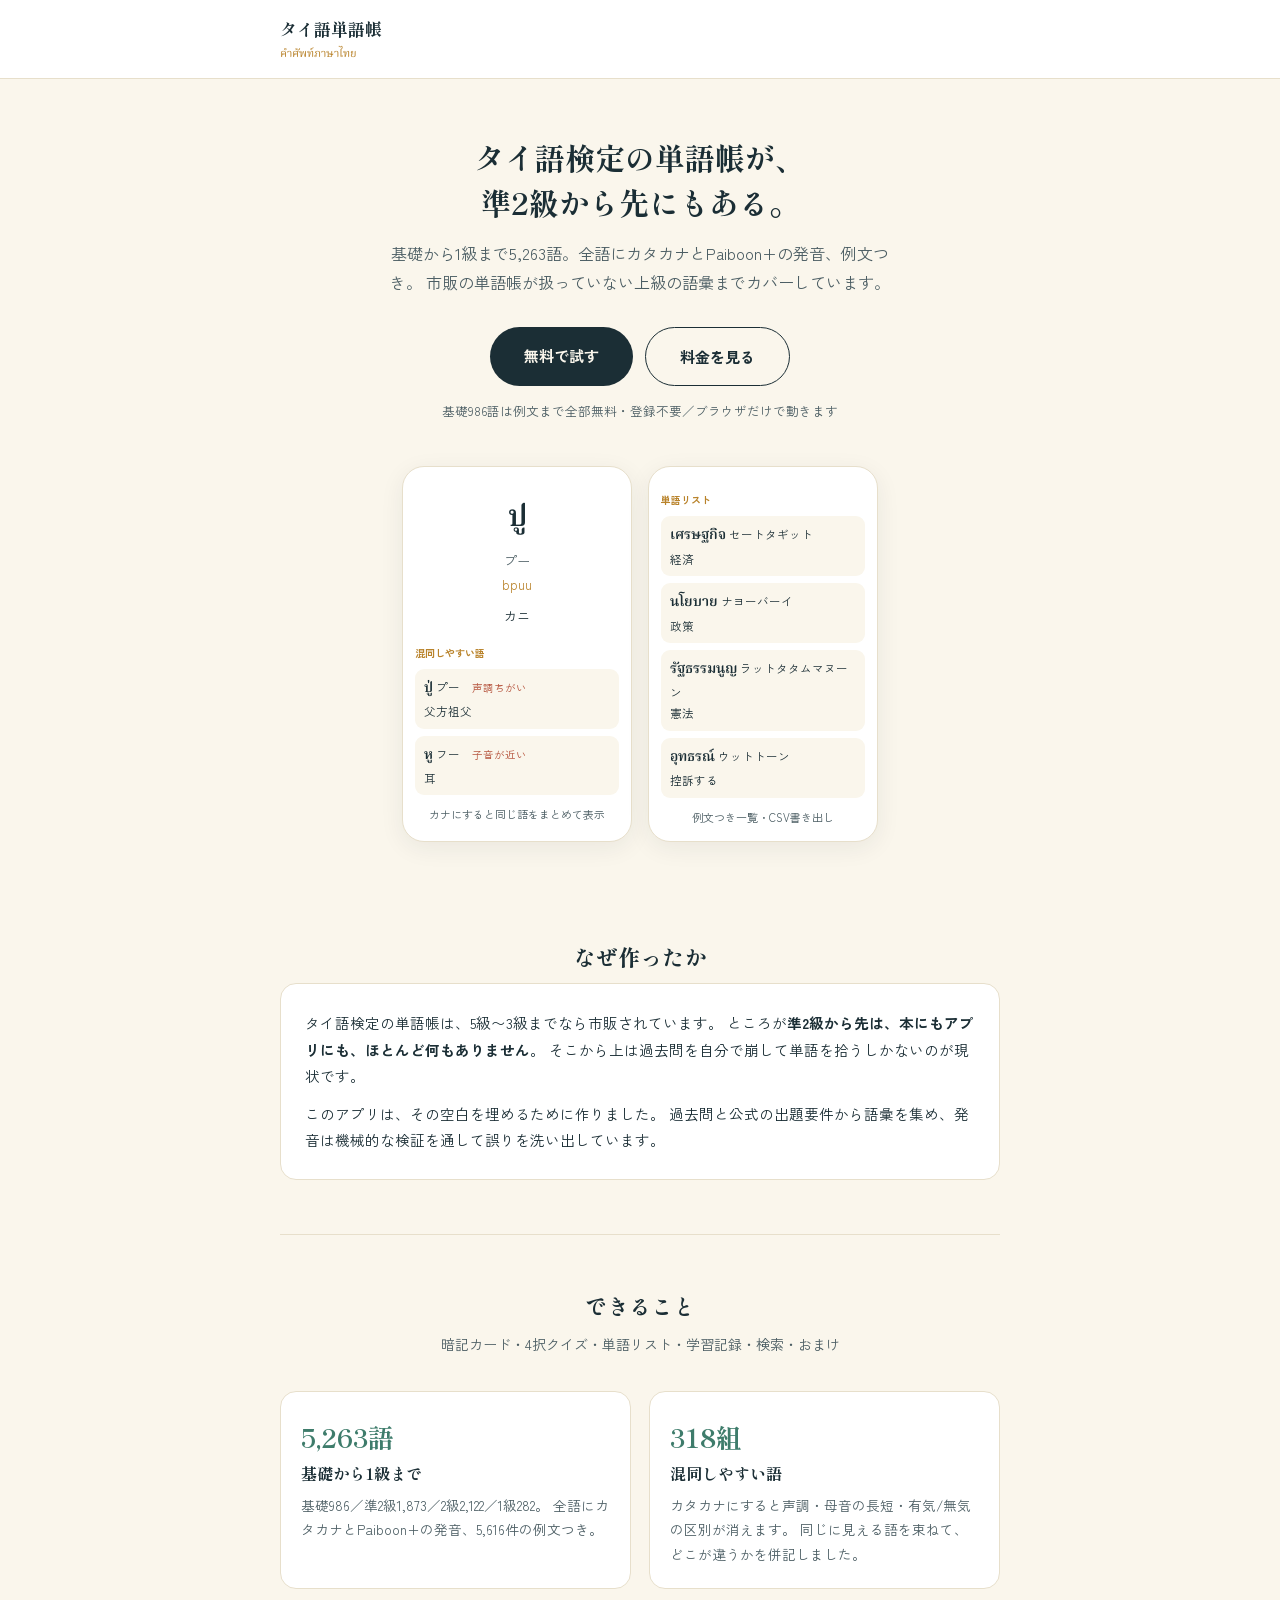
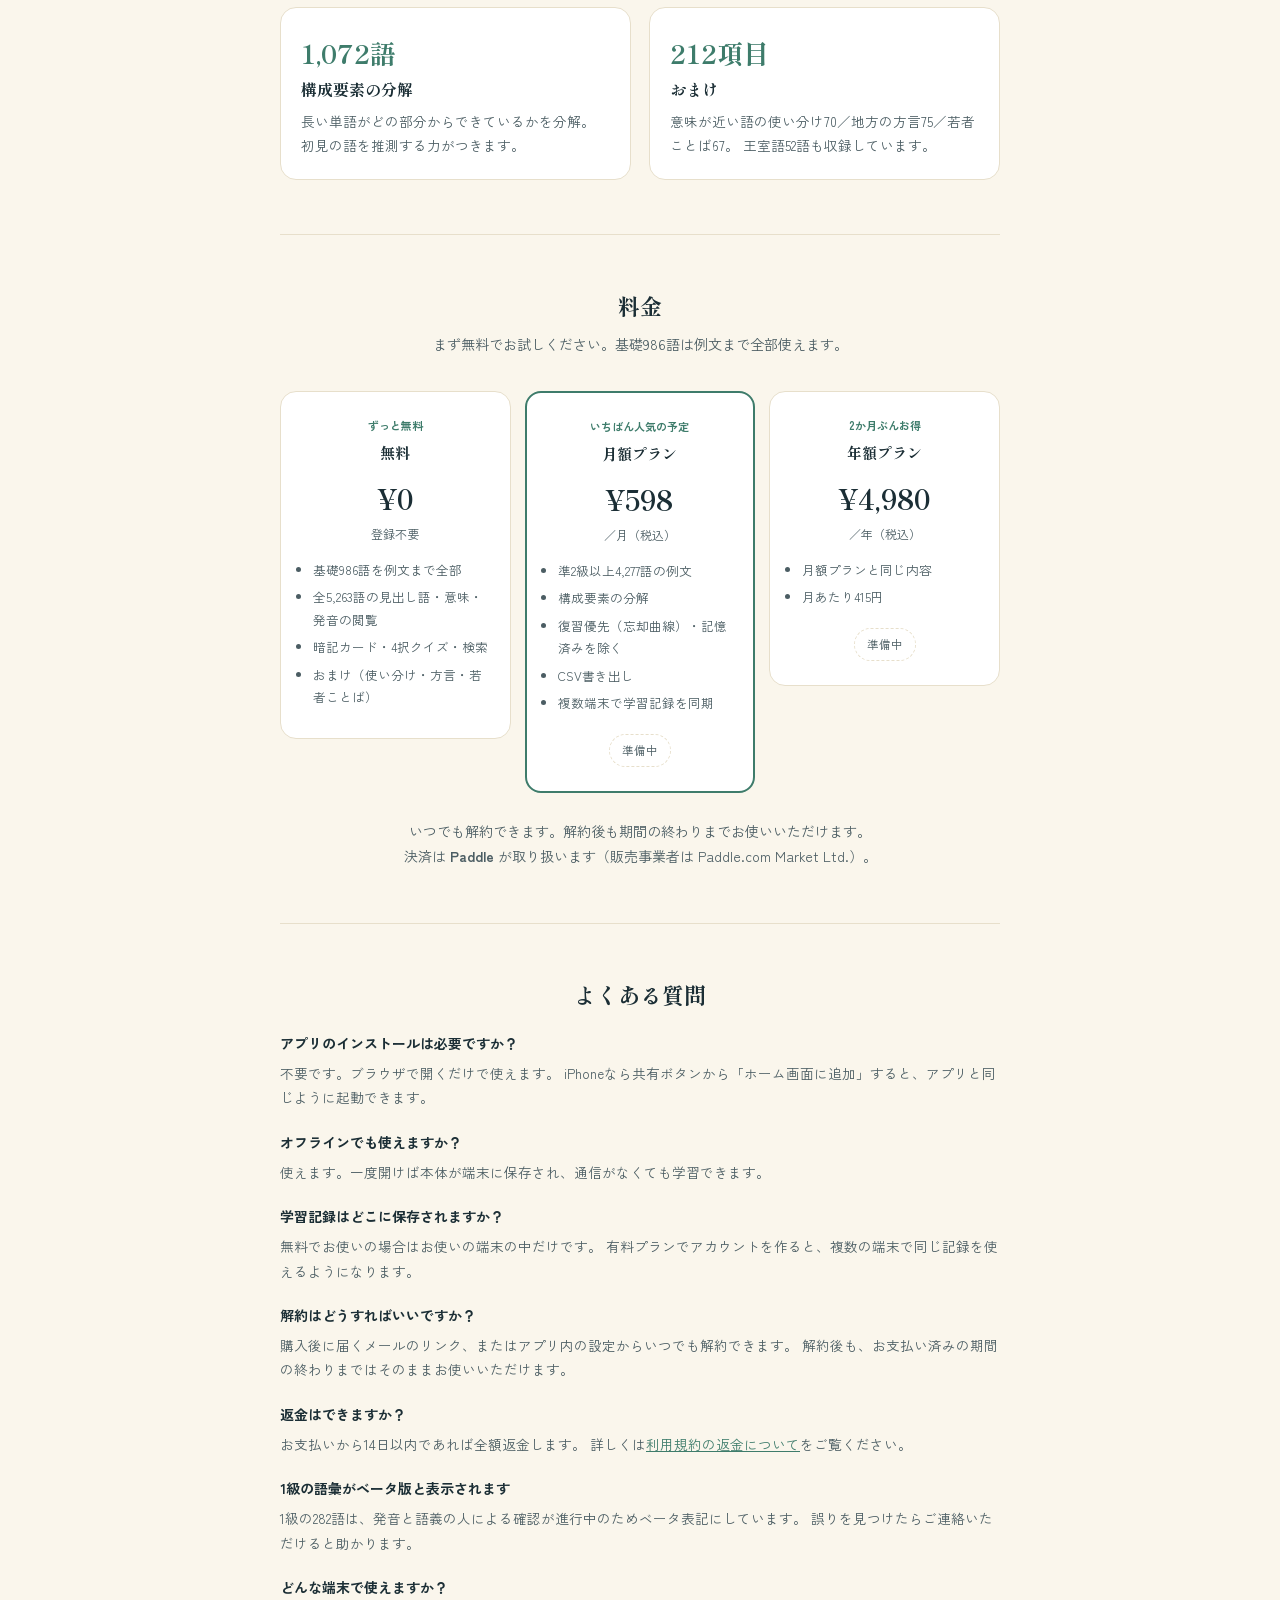
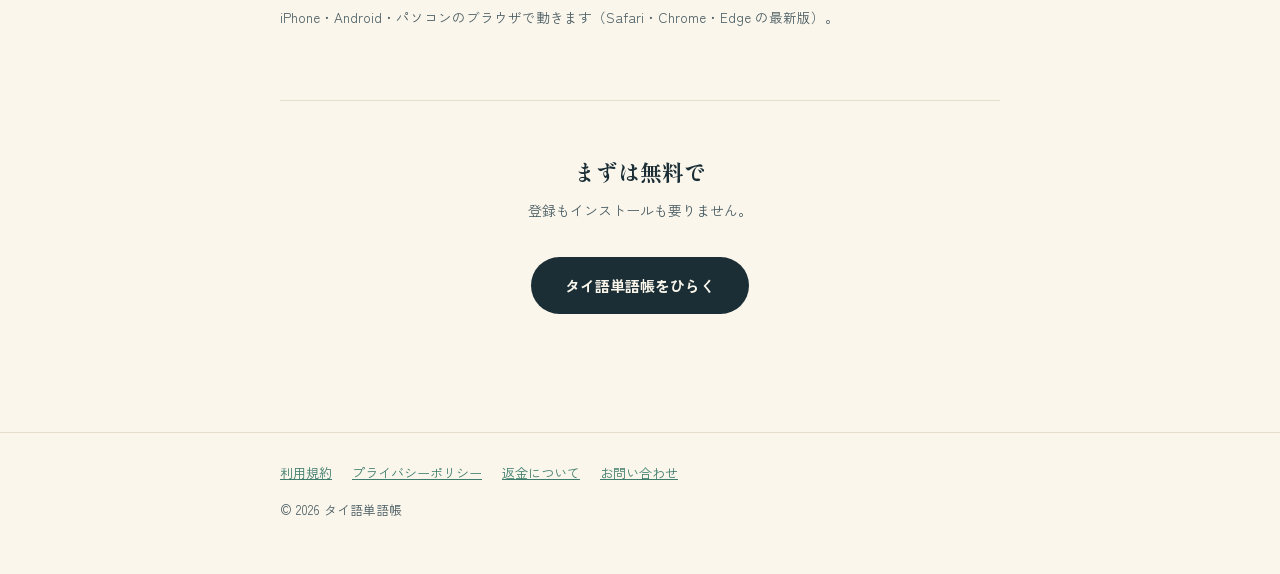
==== index.html @ 3f211cf7 "Add files via upload" ====
<!doctype html><html lang="ja"><head>
<meta charset="utf-8"><meta name="viewport" content="width=device-width,initial-scale=1">
<title>タイ語単語帳 — タイ語検定 基礎〜1級の単語帳アプリ</title>
<meta name="description" content="タイ語検定(実用タイ語検定試験)対策の単語帳アプリ。基礎から1級まで5,263語。全語にカタカナとPaiboon+発音、例文つき。基礎986語は無料。">
<link rel="preconnect" href="https://fonts.googleapis.com">
<link href="https://fonts.googleapis.com/css2?family=Noto+Serif+Thai:wght@400;600&family=Shippori+Mincho:wght@700&family=Zen+Kaku+Gothic+New:wght@400;700&display=swap" rel="stylesheet">
<link rel="stylesheet" href="_shared.css">
<style>
.hero{padding:56px 0 44px;text-align:center;}
.hero h1{font-size:30px;margin:0 0 14px;}
.hero .lead{font-size:16px;color:var(--ink-soft);margin:0 auto 30px;max-width:520px;}
.hero .cta{display:flex;gap:12px;justify-content:center;flex-wrap:wrap;}
.hero .note{font-size:12.5px;color:var(--ink-soft);margin-top:14px;}

/* 画面の見本。実機スクショに差し替える場合はこの .shots ごと <img> に置き換える */
.shots{display:flex;gap:16px;justify-content:center;margin:44px 0 0;flex-wrap:wrap;}
.phone{width:230px;border:1px solid var(--line);border-radius:22px;background:var(--panel);
  padding:14px 12px;box-shadow:0 6px 24px rgba(27,46,53,.07);text-align:left;}
.phone .cap{font-size:11px;color:var(--ink-soft);text-align:center;margin-top:10px;}
.pw{text-align:center;padding:10px 0 6px;}
.pw .th{font-family:'Noto Serif Thai',serif;font-size:30px;font-weight:600;}
.pw .kn{font-size:13px;color:var(--ink-soft);margin-top:4px;}
.pw .pb{font-size:13px;color:var(--gold-deep);}
.pw .mn{font-size:13px;margin-top:8px;}
.row{background:var(--bg);border-radius:9px;padding:7px 9px;margin-top:7px;font-size:11.5px;}
.row b{font-family:'Noto Serif Thai',serif;font-size:14px;font-weight:600;}
.row .wy{color:var(--clay);font-size:10.5px;}
.lbl{font-size:10px;color:var(--gold-deep);font-weight:700;margin-top:10px;}

section{padding:54px 0;}
section + section{border-top:1px solid var(--line);}
h2{font-size:22px;text-align:center;margin:0 0 10px;}
.sub{text-align:center;color:var(--ink-soft);font-size:14px;margin:0 0 34px;}
.feat{display:grid;grid-template-columns:1fr 1fr;gap:18px;}
.card{background:var(--panel);border:1px solid var(--line);border-radius:16px;padding:22px 20px;}
.card h3{font-size:16px;margin:0 0 8px;}
.card p{font-size:13.5px;color:var(--ink-soft);margin:0;}
.card .num{font-size:26px;font-weight:700;color:var(--jade);font-family:'Shippori Mincho',serif;}

.why{background:var(--panel);border:1px solid var(--line);border-radius:16px;padding:26px 24px;}
.why p{font-size:14.5px;margin:0 0 12px;}
.why p:last-child{margin:0;}

.plans{display:grid;grid-template-columns:1fr 1fr 1fr;gap:14px;align-items:start;}
.plan{background:var(--panel);border:1px solid var(--line);border-radius:16px;padding:24px 18px;text-align:center;}
.plan.pick{border:2px solid var(--jade);}
.plan .tag{font-size:11px;color:var(--jade);font-weight:700;}
.plan h3{font-size:15px;margin:6px 0 10px;}
.plan .yen{font-size:27px;font-weight:700;font-family:'Shippori Mincho',serif;}
.plan .per{font-size:12px;color:var(--ink-soft);}
.plan ul{text-align:left;font-size:12.5px;padding-left:1.1em;margin:14px 0 0;color:var(--ink-soft);}
.plan li{margin-bottom:5px;}
.soon{display:inline-block;margin-top:14px;font-size:11.5px;color:var(--ink-soft);
  border:1px dashed var(--line);border-radius:999px;padding:5px 12px;}

.faq dt{font-weight:700;font-size:14px;margin-top:20px;}
.faq dd{margin:5px 0 0;font-size:13.5px;color:var(--ink-soft);}
@media(max-width:620px){
  .hero h1{font-size:24px;} .feat,.plans{grid-template-columns:1fr;}
}
</style></head><body>

<header class="site-head"><div class="wrap">
  <a class="logo" href="./">タイ語単語帳<small>คำศัพท์ภาษาไทย</small></a>
</div></header>

<div class="wrap">

<div class="hero">
  <h1>タイ語検定の単語帳が、<br>準2級から先にもある。</h1>
  <p class="lead">基礎から1級まで5,263語。全語にカタカナとPaiboon+の発音、例文つき。
    市販の単語帳が扱っていない上級の語彙までカバーしています。</p>
  <div class="cta">
    <a class="btn" href="./app.html">無料で試す</a>
    <a class="btn ghost" href="#plans">料金を見る</a>
  </div>
  <p class="note">基礎986語は例文まで全部無料・登録不要／ブラウザだけで動きます</p>

  <div class="shots">
    <div class="phone">
      <div class="pw">
        <div class="th">ปู</div>
        <div class="kn">プー</div>
        <div class="pb">bpuu</div>
        <div class="mn">カニ</div>
      </div>
      <div class="lbl">混同しやすい語</div>
      <div class="row"><b>ปู่</b> プー　<span class="wy">声調ちがい</span><br>父方祖父</div>
      <div class="row"><b>หู</b> フー　<span class="wy">子音が近い</span><br>耳</div>
      <div class="cap">カナにすると同じ語をまとめて表示</div>
    </div>
    <div class="phone">
      <div class="lbl">単語リスト</div>
      <div class="row"><b>เศรษฐกิจ</b> セートタギット<br>経済</div>
      <div class="row"><b>นโยบาย</b> ナヨーバーイ<br>政策</div>
      <div class="row"><b>รัฐธรรมนูญ</b> ラットタタムマヌーン<br>憲法</div>
      <div class="row"><b>อุทธรณ์</b> ウットトーン<br>控訴する</div>
      <div class="cap">例文つき一覧・CSV書き出し</div>
    </div>
  </div>
</div>

<section>
  <h2>なぜ作ったか</h2>
  <div class="why">
    <p>タイ語検定の単語帳は、5級〜3級までなら市販されています。
      ところが<b>準2級から先は、本にもアプリにも、ほとんど何もありません</b>。
      そこから上は過去問を自分で崩して単語を拾うしかないのが現状です。</p>
    <p>このアプリは、その空白を埋めるために作りました。
      過去問と公式の出題要件から語彙を集め、発音は機械的な検証を通して誤りを洗い出しています。</p>
  </div>
</section>

<section>
  <h2>できること</h2>
  <p class="sub">暗記カード・4択クイズ・単語リスト・学習記録・検索・おまけ</p>
  <div class="feat">
    <div class="card">
      <div class="num">5,263語</div>
      <h3>基礎から1級まで</h3>
      <p>基礎986／準2級1,873／2級2,122／1級282。
        全語にカタカナとPaiboon+の発音、5,616件の例文つき。</p>
    </div>
    <div class="card">
      <div class="num">318組</div>
      <h3>混同しやすい語</h3>
      <p>カタカナにすると声調・母音の長短・有気/無気の区別が消えます。
        同じに見える語を束ねて、どこが違うかを併記しました。</p>
    </div>
    <div class="card">
      <div class="num">1,072語</div>
      <h3>構成要素の分解</h3>
      <p>長い単語がどの部分からできているかを分解。
        初見の語を推測する力がつきます。</p>
    </div>
    <div class="card">
      <div class="num">212項目</div>
      <h3>おまけ</h3>
      <p>意味が近い語の使い分け70／地方の方言75／若者ことば67。
        王室語52語も収録しています。</p>
    </div>
  </div>
</section>

<section id="plans">
  <h2>料金</h2>
  <p class="sub">まず無料でお試しください。基礎986語は例文まで全部使えます。</p>
  <div class="plans">
    <div class="plan">
      <div class="tag">ずっと無料</div>
      <h3>無料</h3>
      <div class="yen">¥0</div>
      <div class="per">登録不要</div>
      <ul>
        <li>基礎986語を例文まで全部</li>
        <li>全5,263語の見出し語・意味・発音の閲覧</li>
        <li>暗記カード・4択クイズ・検索</li>
        <li>おまけ（使い分け・方言・若者ことば）</li>
      </ul>
    </div>
    <div class="plan pick">
      <div class="tag">いちばん人気の予定</div>
      <h3>月額プラン</h3>
      <div class="yen">¥598</div>
      <div class="per">／月（税込）</div>
      <ul>
        <li>準2級以上4,277語の例文</li>
        <li>構成要素の分解</li>
        <li>復習優先（忘却曲線）・記憶済みを除く</li>
        <li>CSV書き出し</li>
        <li>複数端末で学習記録を同期</li>
      </ul>
      <span class="soon">準備中</span>
    </div>
    <div class="plan">
      <div class="tag">2か月ぶんお得</div>
      <h3>年額プラン</h3>
      <div class="yen">¥4,980</div>
      <div class="per">／年（税込）</div>
      <ul>
        <li>月額プランと同じ内容</li>
        <li>月あたり415円</li>
      </ul>
      <span class="soon">準備中</span>
    </div>
  </div>
  <p class="sub" style="margin:26px 0 0">
    いつでも解約できます。解約後も期間の終わりまでお使いいただけます。<br>
    決済は <b>Paddle</b> が取り扱います（販売事業者は Paddle.com Market Ltd.）。
  </p>
</section>

<section>
  <h2>よくある質問</h2>
  <dl class="faq">
    <dt>アプリのインストールは必要ですか？</dt>
    <dd>不要です。ブラウザで開くだけで使えます。
      iPhoneなら共有ボタンから「ホーム画面に追加」すると、アプリと同じように起動できます。</dd>

    <dt>オフラインでも使えますか？</dt>
    <dd>使えます。一度開けば本体が端末に保存され、通信がなくても学習できます。</dd>

    <dt>学習記録はどこに保存されますか？</dt>
    <dd>無料でお使いの場合はお使いの端末の中だけです。
      有料プランでアカウントを作ると、複数の端末で同じ記録を使えるようになります。</dd>

    <dt>解約はどうすればいいですか？</dt>
    <dd>購入後に届くメールのリンク、またはアプリ内の設定からいつでも解約できます。
      解約後も、お支払い済みの期間の終わりまではそのままお使いいただけます。</dd>

    <dt>返金はできますか？</dt>
    <dd>お支払いから14日以内であれば全額返金します。
      詳しくは<a href="./terms.html#refund">利用規約の返金について</a>をご覧ください。</dd>

    <dt>1級の語彙がベータ版と表示されます</dt>
    <dd>1級の282語は、発音と語義の人による確認が進行中のためベータ表記にしています。
      誤りを見つけたらご連絡いただけると助かります。</dd>

    <dt>どんな端末で使えますか？</dt>
    <dd>iPhone・Android・パソコンのブラウザで動きます（Safari・Chrome・Edge の最新版）。</dd>
  </dl>
</section>

<section style="text-align:center;border-top:1px solid var(--line)">
  <h2>まずは無料で</h2>
  <p class="sub">登録もインストールも要りません。</p>
  <a class="btn" href="./app.html">タイ語単語帳をひらく</a>
</section>

</div>

<footer class="site-foot"><div class="wrap">
  <a href="./terms.html">利用規約</a>
  <a href="./privacy.html">プライバシーポリシー</a>
  <a href="./terms.html#refund">返金について</a>
  <a href="mailto:thaivocabmid@gmail.com">お問い合わせ</a>
  <p style="margin-top:14px">© 2026 タイ語単語帳</p>
</div></footer>
</body></html>
---- _shared.css ----
/* LP・規約ページ共通。アプリ(index_v6.5.html)と同じ配色トークンを使う */
:root{
  --ink:#1B2E35; --ink-soft:#4B5D63; --bg:#FAF6EC; --panel:#FFFFFF;
  --gold:#D9A441; --gold-deep:#B9832B; --jade:#3E7C6B; --clay:#B5533C;
  --line:#E7DFCB;
}
*{box-sizing:border-box;}
body{margin:0;background:var(--bg);color:var(--ink);line-height:1.8;
  font-family:'Zen Kaku Gothic New','Noto Sans JP',sans-serif;
  -webkit-text-size-adjust:100%;}
.wrap{max-width:760px;margin:0 auto;padding:0 20px;}
a{color:var(--jade);}
h1,h2,h3{font-family:'Shippori Mincho','Noto Serif JP',serif;line-height:1.5;}
.site-head{border-bottom:1px solid var(--line);background:var(--panel);}
.site-head .wrap{display:flex;align-items:center;gap:10px;padding-top:14px;padding-bottom:14px;}
.logo{font-family:'Shippori Mincho',serif;font-size:17px;font-weight:700;text-decoration:none;color:var(--ink);}
.logo small{display:block;font-family:'Noto Serif Thai',serif;font-size:11px;color:var(--gold-deep);font-weight:400;}
.site-foot{border-top:1px solid var(--line);margin-top:64px;padding:28px 0 40px;font-size:13px;color:var(--ink-soft);}
.site-foot a{margin-right:16px;}
.btn{display:inline-block;background:var(--ink);color:var(--bg);text-decoration:none;
  border-radius:999px;padding:15px 34px;font-weight:700;font-size:15px;}
.btn.ghost{background:transparent;color:var(--ink);border:1px solid var(--ink);}
.doc h2{font-size:17px;margin-top:38px;padding-bottom:7px;border-bottom:1px solid var(--line);}
.doc h3{font-size:14.5px;margin-top:24px;}
.doc p,.doc li{font-size:14px;}
.doc ul{padding-left:1.3em;}
.doc .meta{font-size:12.5px;color:var(--ink-soft);}
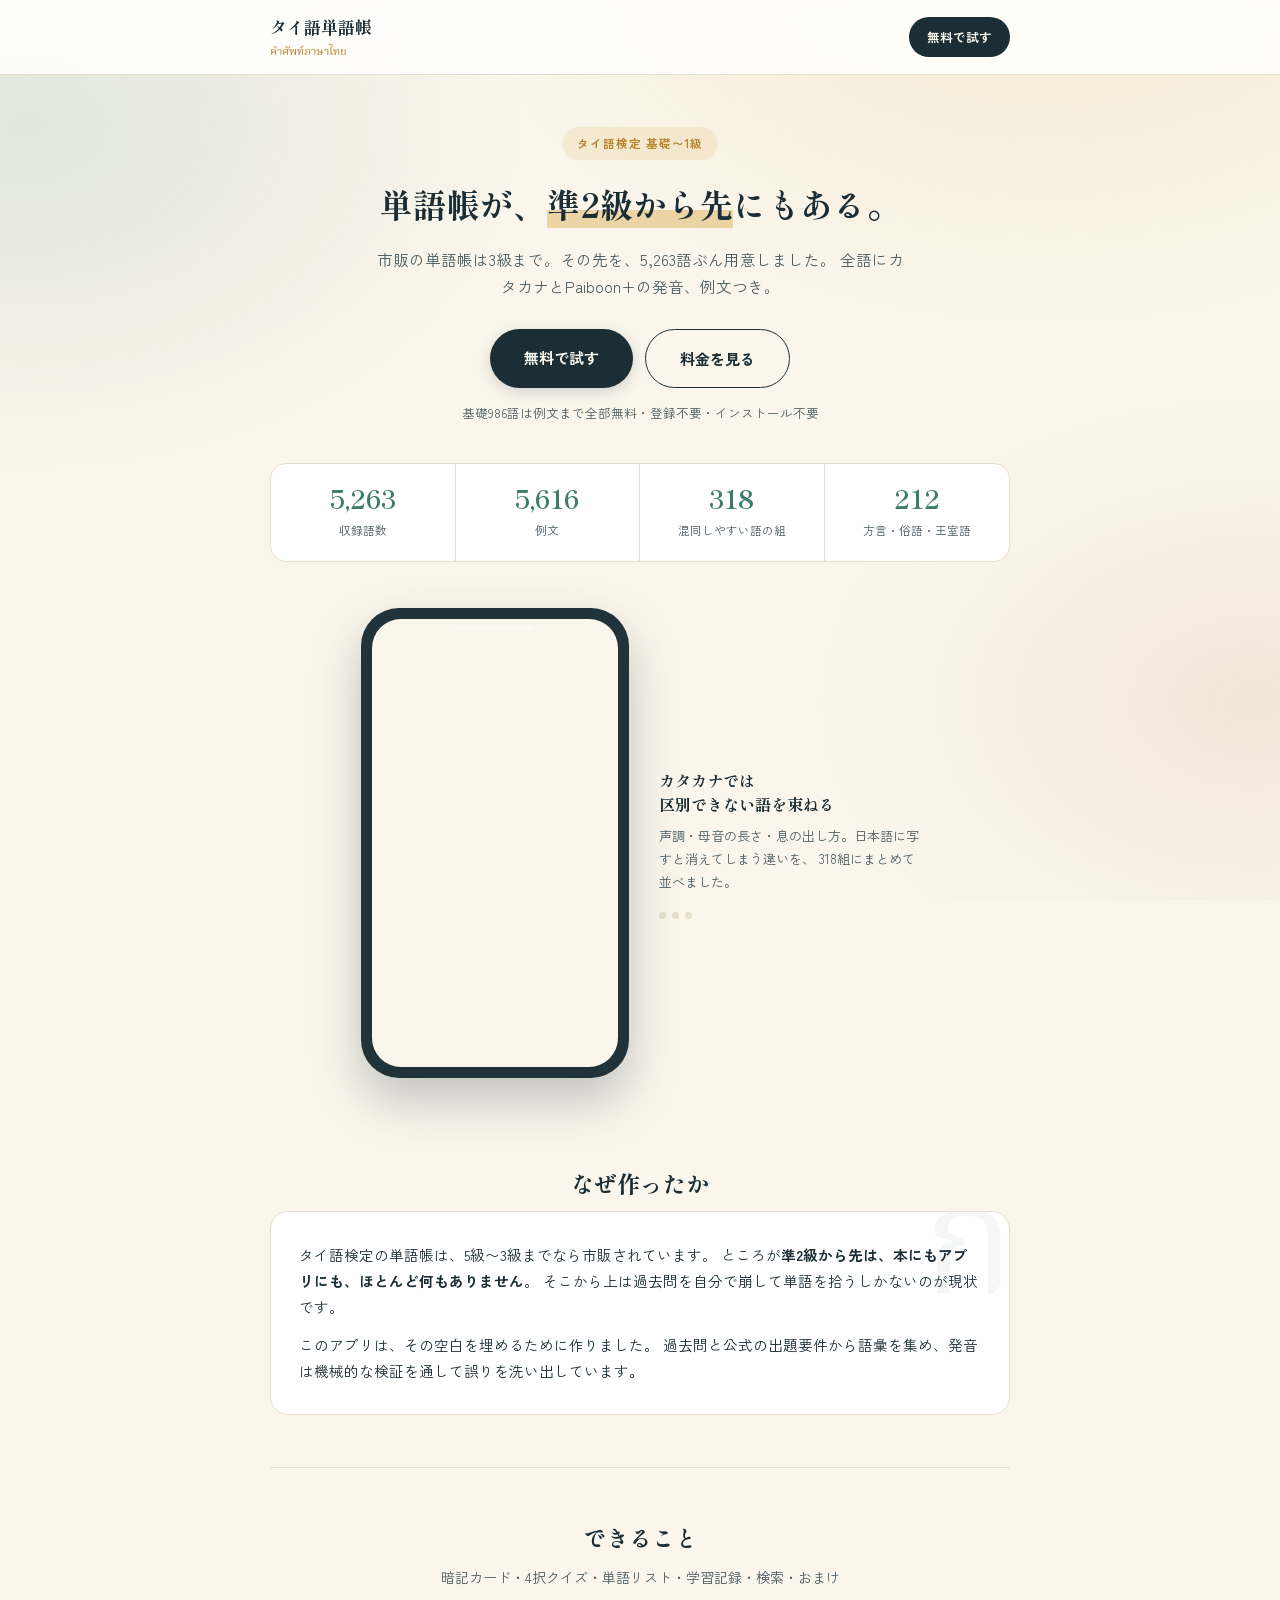
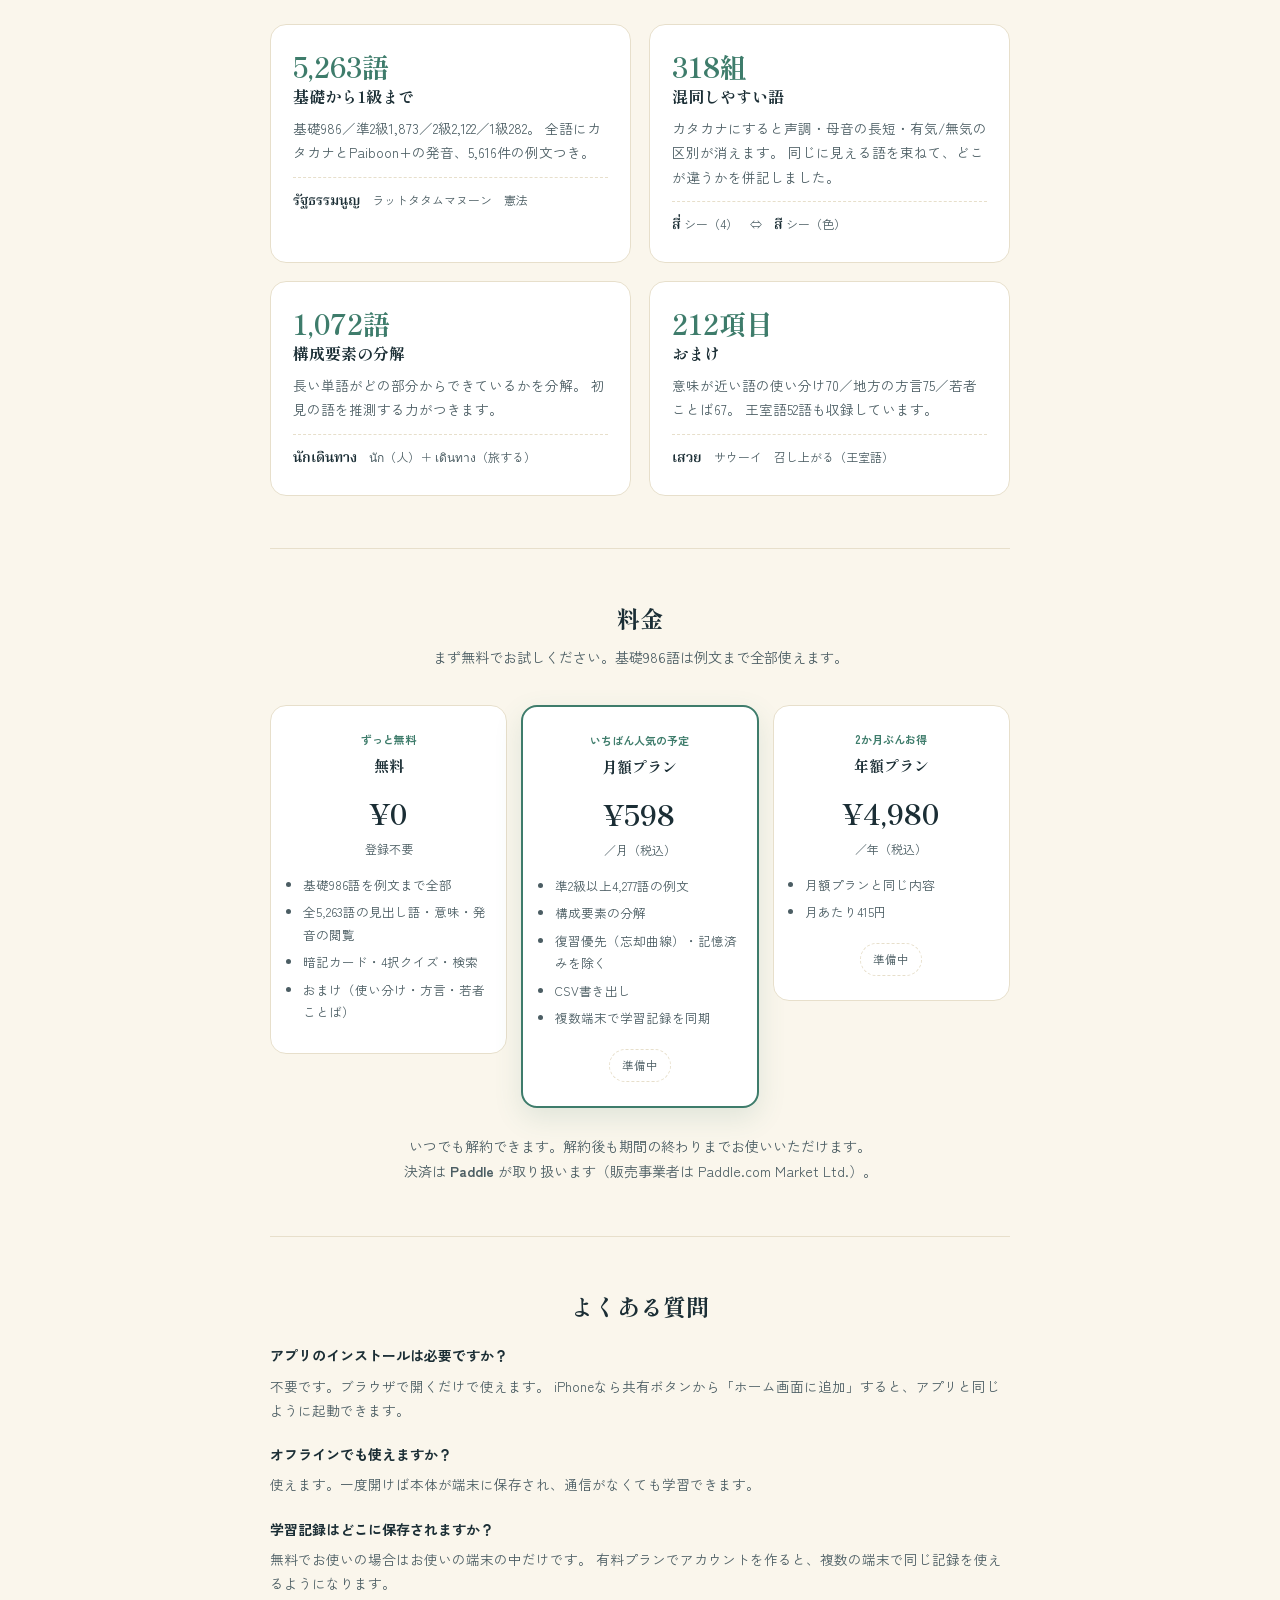
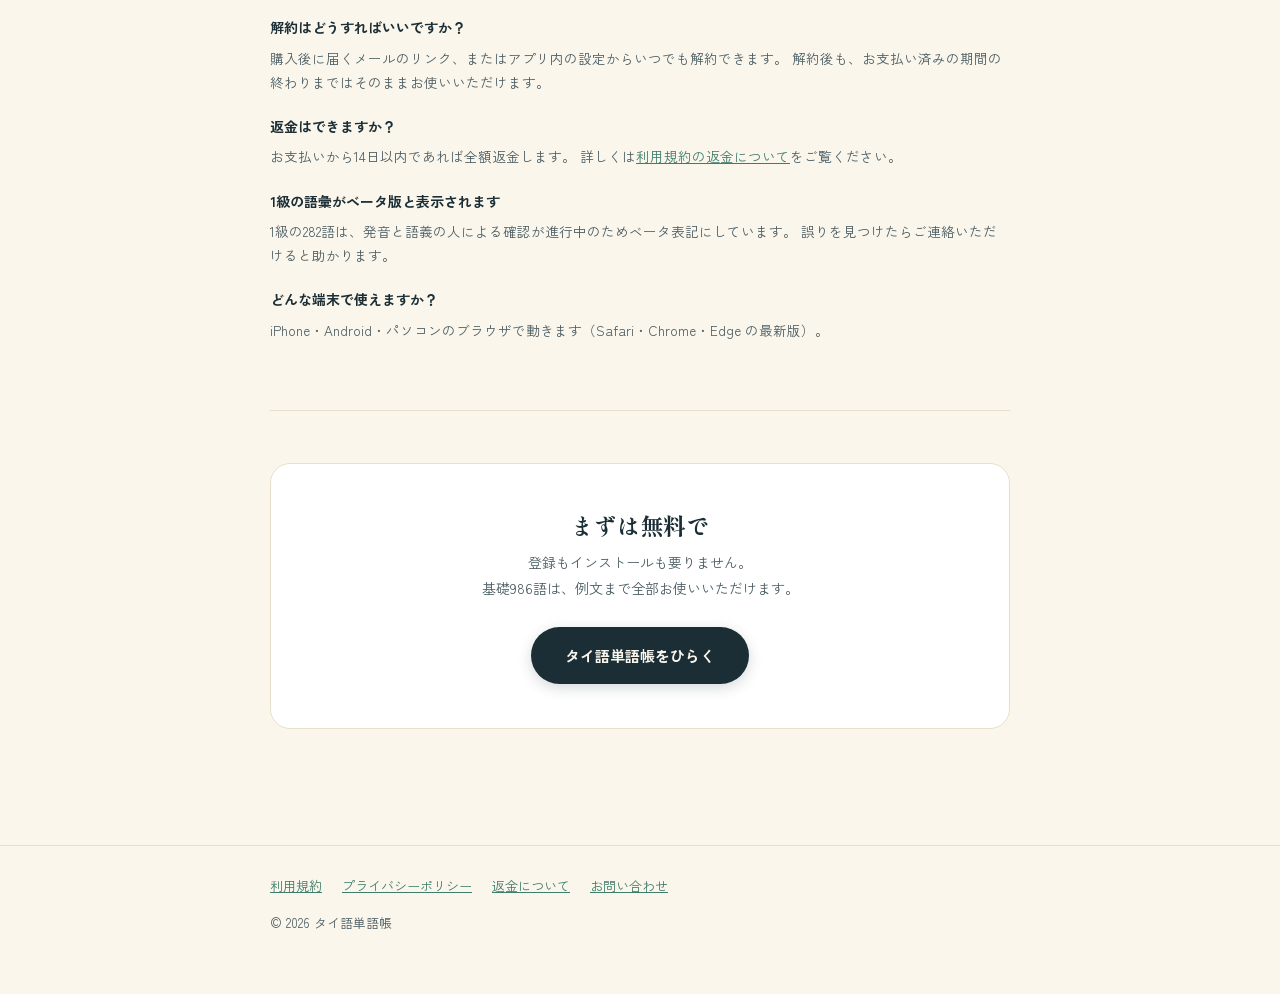
==== commit c14e944e: "Add files via upload" ====
--- a/index.html
+++ b/index.html
@@ -4,49 +4,100 @@
 <meta name="description" content="タイ語検定(実用タイ語検定試験)対策の単語帳アプリ。基礎から1級まで5,263語。全語にカタカナとPaiboon+発音、例文つき。基礎986語は無料。">
 <link rel="preconnect" href="https://fonts.googleapis.com">
 <link href="https://fonts.googleapis.com/css2?family=Noto+Serif+Thai:wght@400;600&family=Shippori+Mincho:wght@700&family=Zen+Kaku+Gothic+New:wght@400;700&display=swap" rel="stylesheet">
-<link rel="stylesheet" href="_shared.css">
+<link rel="stylesheet" href="shared.css">
 <style>
-.hero{padding:56px 0 44px;text-align:center;}
-.hero h1{font-size:30px;margin:0 0 14px;}
-.hero .lead{font-size:16px;color:var(--ink-soft);margin:0 auto 30px;max-width:520px;}
+/* ---- 背景の装飾。タイ文字をうっすら敷いて紙面に表情を出す ---- */
+body{position:relative;overflow-x:hidden;}
+body::before{content:"";position:fixed;inset:0;z-index:-1;pointer-events:none;
+  background:
+    radial-gradient(60rem 40rem at 82% -8%, rgba(217,164,65,.16), transparent 62%),
+    radial-gradient(52rem 36rem at 2% 14%, rgba(62,124,107,.13), transparent 60%),
+    radial-gradient(46rem 32rem at 98% 78%, rgba(181,83,60,.09), transparent 60%);}
+
+.hero{padding:52px 0 36px;text-align:center;position:relative;}
+.eyebrow{display:inline-block;font-size:11.5px;font-weight:700;letter-spacing:.09em;
+  color:var(--gold-deep);background:rgba(217,164,65,.14);border-radius:999px;
+  padding:6px 15px;margin-bottom:20px;}
+.hero h1{font-size:33px;margin:0 0 16px;letter-spacing:.01em;}
+.hero h1 em{font-style:normal;background:linear-gradient(transparent 62%, rgba(217,164,65,.42) 62%);}
+.hero .lead{font-size:15.5px;color:var(--ink-soft);margin:0 auto 28px;max-width:540px;}
 .hero .cta{display:flex;gap:12px;justify-content:center;flex-wrap:wrap;}
 .hero .note{font-size:12.5px;color:var(--ink-soft);margin-top:14px;}
 
-/* 画面の見本。実機スクショに差し替える場合はこの .shots ごと <img> に置き換える */
-.shots{display:flex;gap:16px;justify-content:center;margin:44px 0 0;flex-wrap:wrap;}
-.phone{width:230px;border:1px solid var(--line);border-radius:22px;background:var(--panel);
-  padding:14px 12px;box-shadow:0 6px 24px rgba(27,46,53,.07);text-align:left;}
-.phone .cap{font-size:11px;color:var(--ink-soft);text-align:center;margin-top:10px;}
-.pw{text-align:center;padding:10px 0 6px;}
-.pw .th{font-family:'Noto Serif Thai',serif;font-size:30px;font-weight:600;}
-.pw .kn{font-size:13px;color:var(--ink-soft);margin-top:4px;}
-.pw .pb{font-size:13px;color:var(--gold-deep);}
-.pw .mn{font-size:13px;margin-top:8px;}
-.row{background:var(--bg);border-radius:9px;padding:7px 9px;margin-top:7px;font-size:11.5px;}
-.row b{font-family:'Noto Serif Thai',serif;font-size:14px;font-weight:600;}
-.row .wy{color:var(--clay);font-size:10.5px;}
-.lbl{font-size:10px;color:var(--gold-deep);font-weight:700;margin-top:10px;}
-
-section{padding:54px 0;}
+/* ---- 数字の帯 ---- */
+.stats{display:flex;justify-content:center;gap:0;flex-wrap:wrap;margin:38px 0 0;
+  background:var(--panel);border:1px solid var(--line);border-radius:16px;overflow:hidden;}
+.stat{flex:1 1 150px;padding:18px 10px;text-align:center;border-right:1px solid var(--line);}
+.stat:last-child{border-right:none;}
+.stat b{display:block;font-family:'Shippori Mincho',serif;font-size:25px;color:var(--jade);line-height:1.3;}
+.stat span{font-size:11.5px;color:var(--ink-soft);}
+
+/* ---- 実機デモ（自動で画面が切り替わる） ---- */
+.demo{display:flex;gap:30px;align-items:center;justify-content:center;flex-wrap:wrap;margin:46px 0 0;}
+.device{position:relative;width:268px;height:470px;border-radius:38px;background:#20323a;
+  padding:11px;box-shadow:0 22px 50px rgba(27,46,53,.26);flex:0 0 auto;}
+.device::after{content:"";position:absolute;left:50%;transform:translateX(-50%);top:17px;
+  width:78px;height:5px;border-radius:99px;background:rgba(255,255,255,.3);}
+.screen{position:relative;width:100%;height:100%;border-radius:29px;background:var(--bg);
+  overflow:hidden;}
+.scene{position:absolute;inset:0;padding:34px 15px 15px;opacity:0;transform:translateY(8px);
+  animation:cyc 15s infinite;}
+.scene:nth-child(1){animation-delay:0s;}
+.scene:nth-child(2){animation-delay:5s;}
+.scene:nth-child(3){animation-delay:10s;}
+@keyframes cyc{
+  0%{opacity:0;transform:translateY(8px);} 3%,30%{opacity:1;transform:translateY(0);}
+  34%,100%{opacity:0;transform:translateY(-8px);}}
+@media (prefers-reduced-motion:reduce){
+  .scene{animation:none;opacity:0;} .scene:nth-child(1){opacity:1;}}
+.sc-tag{font-size:9.5px;font-weight:700;color:var(--gold-deep);margin-bottom:9px;}
+.sc-word{text-align:center;padding:12px 0 8px;}
+.sc-word .th{font-family:'Noto Serif Thai',serif;font-size:33px;font-weight:600;}
+.sc-word .kn{font-size:12px;color:var(--ink-soft);margin-top:4px;}
+.sc-word .pb{font-size:12.5px;color:var(--gold-deep);}
+.sc-word .mn{font-size:13px;margin-top:7px;}
+.sc-row{background:var(--panel);border:1px solid var(--line);border-radius:11px;
+  padding:8px 10px;margin-top:7px;font-size:11px;line-height:1.55;}
+.sc-row b{font-family:'Noto Serif Thai',serif;font-size:14.5px;font-weight:600;}
+.sc-row .wy{color:var(--clay);font-size:9.5px;margin-left:5px;}
+.sc-row .mini{color:var(--ink-soft);font-size:10.5px;}
+.sc-ch{background:var(--panel);border:1px solid var(--line);border-radius:11px;
+  padding:10px 12px;margin-top:7px;font-size:12px;}
+.sc-ch.on{border-color:var(--jade);background:rgba(62,124,107,.08);font-weight:700;}
+.demo-cap{max-width:260px;text-align:left;}
+.demo-cap h3{font-size:16px;margin:0 0 8px;}
+.demo-cap p{font-size:13px;color:var(--ink-soft);margin:0 0 18px;}
+.demo-cap .dots{display:flex;gap:6px;}
+.demo-cap .dots i{width:7px;height:7px;border-radius:99px;background:var(--line);display:block;}
+
+section{padding:52px 0;}
 section + section{border-top:1px solid var(--line);}
-h2{font-size:22px;text-align:center;margin:0 0 10px;}
+h2{font-size:23px;text-align:center;margin:0 0 10px;}
 .sub{text-align:center;color:var(--ink-soft);font-size:14px;margin:0 0 34px;}
 .feat{display:grid;grid-template-columns:1fr 1fr;gap:18px;}
-.card{background:var(--panel);border:1px solid var(--line);border-radius:16px;padding:22px 20px;}
+.card{background:var(--panel);border:1px solid var(--line);border-radius:16px;padding:24px 22px;
+  transition:transform .18s, box-shadow .18s;}
+.card:hover{transform:translateY(-3px);box-shadow:0 10px 26px rgba(27,46,53,.09);}
 .card h3{font-size:16px;margin:0 0 8px;}
 .card p{font-size:13.5px;color:var(--ink-soft);margin:0;}
-.card .num{font-size:26px;font-weight:700;color:var(--jade);font-family:'Shippori Mincho',serif;}
-
-.why{background:var(--panel);border:1px solid var(--line);border-radius:16px;padding:26px 24px;}
-.why p{font-size:14.5px;margin:0 0 12px;}
+.card .num{font-size:27px;font-weight:700;color:var(--jade);font-family:'Shippori Mincho',serif;line-height:1.3;}
+.card .ex{margin-top:12px;padding-top:11px;border-top:1px dashed var(--line);
+  font-size:12px;color:var(--ink-soft);}
+.card .ex b{font-family:'Noto Serif Thai',serif;font-size:14px;color:var(--ink);font-weight:600;}
+
+.why{background:var(--panel);border:1px solid var(--line);border-radius:18px;padding:30px 28px;
+  position:relative;overflow:hidden;}
+.why::before{content:"ก";position:absolute;right:-6px;top:-34px;font-family:'Noto Serif Thai',serif;
+  font-size:150px;color:rgba(62,124,107,.06);line-height:1;}
+.why p{font-size:14.5px;margin:0 0 12px;position:relative;}
 .why p:last-child{margin:0;}
 
 .plans{display:grid;grid-template-columns:1fr 1fr 1fr;gap:14px;align-items:start;}
 .plan{background:var(--panel);border:1px solid var(--line);border-radius:16px;padding:24px 18px;text-align:center;}
-.plan.pick{border:2px solid var(--jade);}
+.plan.pick{border:2px solid var(--jade);box-shadow:0 10px 28px rgba(62,124,107,.14);}
 .plan .tag{font-size:11px;color:var(--jade);font-weight:700;}
 .plan h3{font-size:15px;margin:6px 0 10px;}
-.plan .yen{font-size:27px;font-weight:700;font-family:'Shippori Mincho',serif;}
+.plan .yen{font-size:28px;font-weight:700;font-family:'Shippori Mincho',serif;}
 .plan .per{font-size:12px;color:var(--ink-soft);}
 .plan ul{text-align:left;font-size:12.5px;padding-left:1.1em;margin:14px 0 0;color:var(--ink-soft);}
 .plan li{margin-bottom:5px;}
@@ -55,47 +106,88 @@
 
 .faq dt{font-weight:700;font-size:14px;margin-top:20px;}
 .faq dd{margin:5px 0 0;font-size:13.5px;color:var(--ink-soft);}
-@media(max-width:620px){
-  .hero h1{font-size:24px;} .feat,.plans{grid-template-columns:1fr;}
+.final{text-align:center;background:var(--panel);border:1px solid var(--line);
+  border-radius:20px;padding:44px 24px;}
+@media(max-width:700px){
+  .hero h1{font-size:25px;} .feat,.plans{grid-template-columns:1fr;}
+  .demo{gap:22px;} .demo-cap{max-width:none;text-align:center;}
+  .demo-cap .dots{justify-content:center;}
+  .stat{flex:1 1 44%;border-bottom:1px solid var(--line);}
+  .head-cta{display:none;}
 }
 </style></head><body>
 
 <header class="site-head"><div class="wrap">
   <a class="logo" href="./">タイ語単語帳<small>คำศัพท์ภาษาไทย</small></a>
+  <a class="head-cta" href="./app.html">無料で試す</a>
 </div></header>
 
 <div class="wrap">
 
 <div class="hero">
-  <h1>タイ語検定の単語帳が、<br>準2級から先にもある。</h1>
-  <p class="lead">基礎から1級まで5,263語。全語にカタカナとPaiboon+の発音、例文つき。
-    市販の単語帳が扱っていない上級の語彙までカバーしています。</p>
+  <span class="eyebrow">タイ語検定 基礎〜1級</span>
+  <h1>単語帳が、<em>準2級から先</em>にもある。</h1>
+  <p class="lead">市販の単語帳は3級まで。その先を、5,263語ぶん用意しました。
+    全語にカタカナとPaiboon+の発音、例文つき。</p>
   <div class="cta">
     <a class="btn" href="./app.html">無料で試す</a>
     <a class="btn ghost" href="#plans">料金を見る</a>
   </div>
-  <p class="note">基礎986語は例文まで全部無料・登録不要／ブラウザだけで動きます</p>
-
-  <div class="shots">
-    <div class="phone">
-      <div class="pw">
-        <div class="th">ปู</div>
-        <div class="kn">プー</div>
-        <div class="pb">bpuu</div>
-        <div class="mn">カニ</div>
+  <p class="note">基礎986語は例文まで全部無料・登録不要・インストール不要</p>
+
+  <div class="stats">
+    <div class="stat"><b>5,263</b><span>収録語数</span></div>
+    <div class="stat"><b>5,616</b><span>例文</span></div>
+    <div class="stat"><b>318</b><span>混同しやすい語の組</span></div>
+    <div class="stat"><b>212</b><span>方言・俗語・王室語</span></div>
+  </div>
+
+  <div class="demo">
+    <div class="device"><div class="screen">
+
+      <div class="scene">
+        <div class="sc-tag">混同しやすい語</div>
+        <div class="sc-word">
+          <div class="th">ปู</div><div class="kn">プー</div>
+          <div class="pb">bpuu</div><div class="mn">カニ</div>
+        </div>
+        <div class="sc-row"><b>ปู่</b> プー<span class="wy">声調ちがい</span><br>
+          <span class="mini">bpùu　父方祖父</span></div>
+        <div class="sc-row"><b>หู</b> フー<span class="wy">子音が近い</span><br>
+          <span class="mini">hǔu　耳</span></div>
+        <div class="sc-row"><b>เบอร์</b> ブー<span class="wy">子音が近い</span><br>
+          <span class="mini">bəə　数・番号</span></div>
       </div>
-      <div class="lbl">混同しやすい語</div>
-      <div class="row"><b>ปู่</b> プー　<span class="wy">声調ちがい</span><br>父方祖父</div>
-      <div class="row"><b>หู</b> フー　<span class="wy">子音が近い</span><br>耳</div>
-      <div class="cap">カナにすると同じ語をまとめて表示</div>
-    </div>
-    <div class="phone">
-      <div class="lbl">単語リスト</div>
-      <div class="row"><b>เศรษฐกิจ</b> セートタギット<br>経済</div>
-      <div class="row"><b>นโยบาย</b> ナヨーバーイ<br>政策</div>
-      <div class="row"><b>รัฐธรรมนูญ</b> ラットタタムマヌーン<br>憲法</div>
-      <div class="row"><b>อุทธรณ์</b> ウットトーン<br>控訴する</div>
-      <div class="cap">例文つき一覧・CSV書き出し</div>
+
+      <div class="scene">
+        <div class="sc-tag">4択クイズ・10問</div>
+        <div class="sc-word" style="padding-bottom:4px">
+          <div class="th" style="font-size:27px">เศรษฐกิจ</div>
+        </div>
+        <div class="sc-ch">政策</div>
+        <div class="sc-ch on">経済</div>
+        <div class="sc-ch">憲法</div>
+        <div class="sc-ch">世論</div>
+        <div class="sc-row" style="margin-top:11px">
+          <span class="mini">sèet·tà·gìt　セートタギット</span></div>
+      </div>
+
+      <div class="scene">
+        <div class="sc-tag">おまけ・方言</div>
+        <div class="sc-row"><span class="mini">東北（イサーン）</span><br>
+          <b>แซ่บ</b> セープ<br><span class="mini">おいしい</span></div>
+        <div class="sc-row"><span class="mini">標準タイ語</span><br>
+          <b>อร่อย</b> アロイ<br><span class="mini">àrɔ̀i</span></div>
+        <div class="sc-row"><span class="mini">東北（イサーン）</span><br>
+          <b>ฮัก</b> ハック<br><span class="mini">愛する　標準語 รัก</span></div>
+      </div>
+
+    </div></div>
+    <div class="demo-cap">
+      <h3>カタカナでは<br>区別できない語を束ねる</h3>
+      <p>声調・母音の長さ・息の出し方。日本語に写すと消えてしまう違いを、
+        318組にまとめて並べました。</p>
+      <div class="dots"><i></i><i></i><i></i></div>
     </div>
   </div>
 </div>
@@ -120,24 +212,28 @@
       <h3>基礎から1級まで</h3>
       <p>基礎986／準2級1,873／2級2,122／1級282。
         全語にカタカナとPaiboon+の発音、5,616件の例文つき。</p>
+      <div class="ex"><b>รัฐธรรมนูญ</b>　ラットタタムマヌーン　憲法</div>
     </div>
     <div class="card">
       <div class="num">318組</div>
       <h3>混同しやすい語</h3>
       <p>カタカナにすると声調・母音の長短・有気/無気の区別が消えます。
         同じに見える語を束ねて、どこが違うかを併記しました。</p>
+      <div class="ex"><b>สี่</b> シー（4）　⇔　<b>สี</b> シー（色）</div>
     </div>
     <div class="card">
       <div class="num">1,072語</div>
       <h3>構成要素の分解</h3>
       <p>長い単語がどの部分からできているかを分解。
         初見の語を推測する力がつきます。</p>
+      <div class="ex"><b>นักเดินทาง</b>　นัก（人）＋ เดินทาง（旅する）</div>
     </div>
     <div class="card">
       <div class="num">212項目</div>
       <h3>おまけ</h3>
       <p>意味が近い語の使い分け70／地方の方言75／若者ことば67。
         王室語52語も収録しています。</p>
+      <div class="ex"><b>เสวย</b>　サウーイ　召し上がる（王室語）</div>
     </div>
   </div>
 </section>
@@ -221,10 +317,13 @@
   </dl>
 </section>
 
-<section style="text-align:center;border-top:1px solid var(--line)">
-  <h2>まずは無料で</h2>
-  <p class="sub">登録もインストールも要りません。</p>
-  <a class="btn" href="./app.html">タイ語単語帳をひらく</a>
+<section>
+  <div class="final">
+    <h2 style="margin-bottom:8px">まずは無料で</h2>
+    <p class="sub" style="margin-bottom:26px">登録もインストールも要りません。<br>
+      基礎986語は、例文まで全部お使いいただけます。</p>
+    <a class="btn" href="./app.html">タイ語単語帳をひらく</a>
+  </div>
 </section>
 
 </div>
--- a/shared.css
+++ b/shared.css
@@ -0,0 +1,33 @@
+/* LP・規約ページ共通。アプリ(app.html)と同じ配色トークンを使う。
+   ※ ファイル名をアンダースコアで始めないこと。
+     GitHub Pages(Jekyll)がアンダースコア始まりを配信せず、404になる。 */
+:root{
+  --ink:#1B2E35; --ink-soft:#4B5D63; --bg:#FAF6EC; --panel:#FFFFFF;
+  --gold:#D9A441; --gold-deep:#B9832B; --jade:#3E7C6B; --clay:#B5533C;
+  --line:#E7DFCB;
+}
+*{box-sizing:border-box;}
+body{margin:0;background:var(--bg);color:var(--ink);line-height:1.8;
+  font-family:'Zen Kaku Gothic New','Noto Sans JP',sans-serif;
+  -webkit-text-size-adjust:100%;}
+.wrap{max-width:780px;margin:0 auto;padding:0 20px;}
+a{color:var(--jade);}
+h1,h2,h3{font-family:'Shippori Mincho','Noto Serif JP',serif;line-height:1.5;}
+.site-head{border-bottom:1px solid var(--line);background:rgba(255,255,255,.86);
+  backdrop-filter:saturate(180%) blur(8px);position:sticky;top:0;z-index:20;}
+.site-head .wrap{display:flex;align-items:center;gap:10px;padding-top:12px;padding-bottom:12px;}
+.logo{font-family:'Shippori Mincho',serif;font-size:17px;font-weight:700;text-decoration:none;color:var(--ink);}
+.logo small{display:block;font-family:'Noto Serif Thai',serif;font-size:11px;color:var(--gold-deep);font-weight:400;}
+.head-cta{margin-left:auto;background:var(--ink);color:var(--bg);text-decoration:none;
+  border-radius:999px;padding:9px 18px;font-size:12.5px;font-weight:700;}
+.site-foot{border-top:1px solid var(--line);margin-top:64px;padding:28px 0 46px;font-size:13px;color:var(--ink-soft);}
+.site-foot a{margin-right:16px;}
+.btn{display:inline-block;background:var(--ink);color:var(--bg);text-decoration:none;
+  border-radius:999px;padding:15px 34px;font-weight:700;font-size:15px;
+  box-shadow:0 4px 14px rgba(27,46,53,.18);}
+.btn.ghost{background:transparent;color:var(--ink);border:1px solid var(--ink);box-shadow:none;}
+.doc h2{font-size:17px;margin-top:38px;padding-bottom:7px;border-bottom:1px solid var(--line);}
+.doc h3{font-size:14.5px;margin-top:24px;}
+.doc p,.doc li{font-size:14px;}
+.doc ul{padding-left:1.3em;}
+.doc .meta{font-size:12.5px;color:var(--ink-soft);}
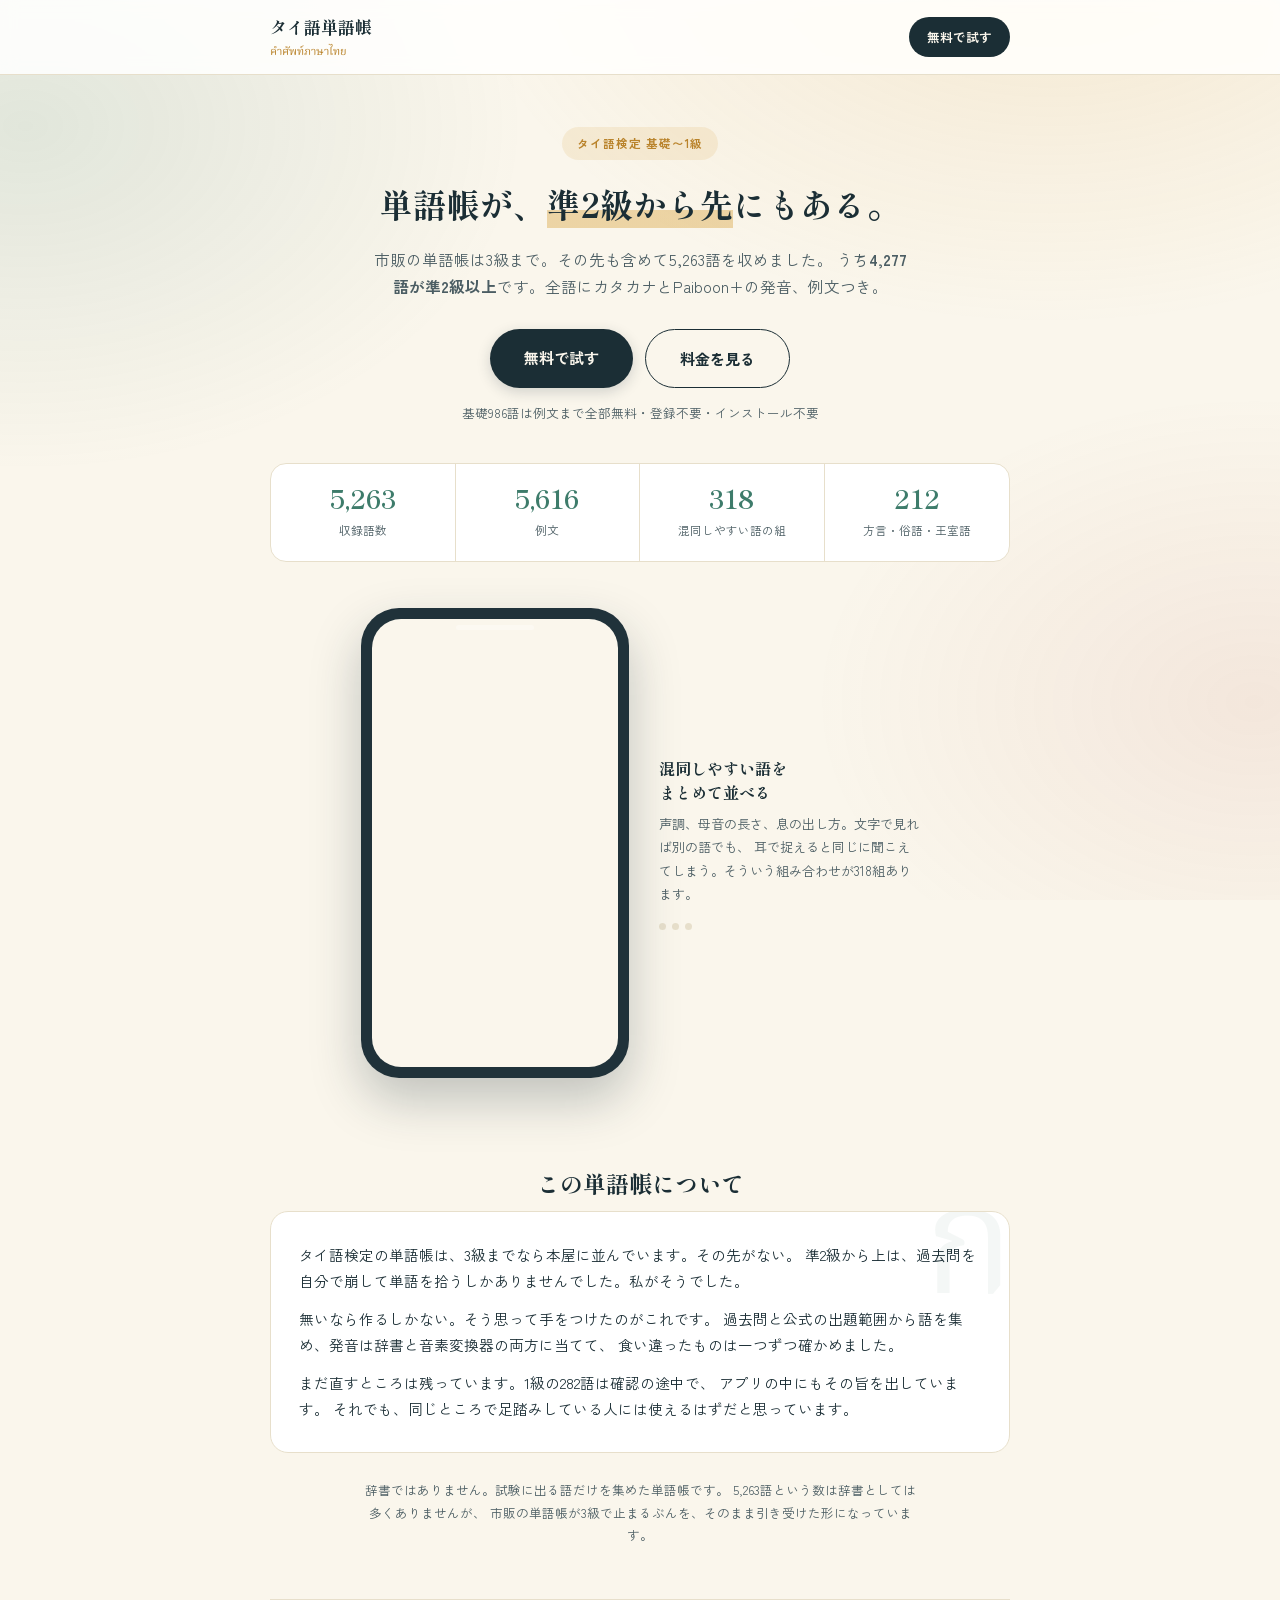
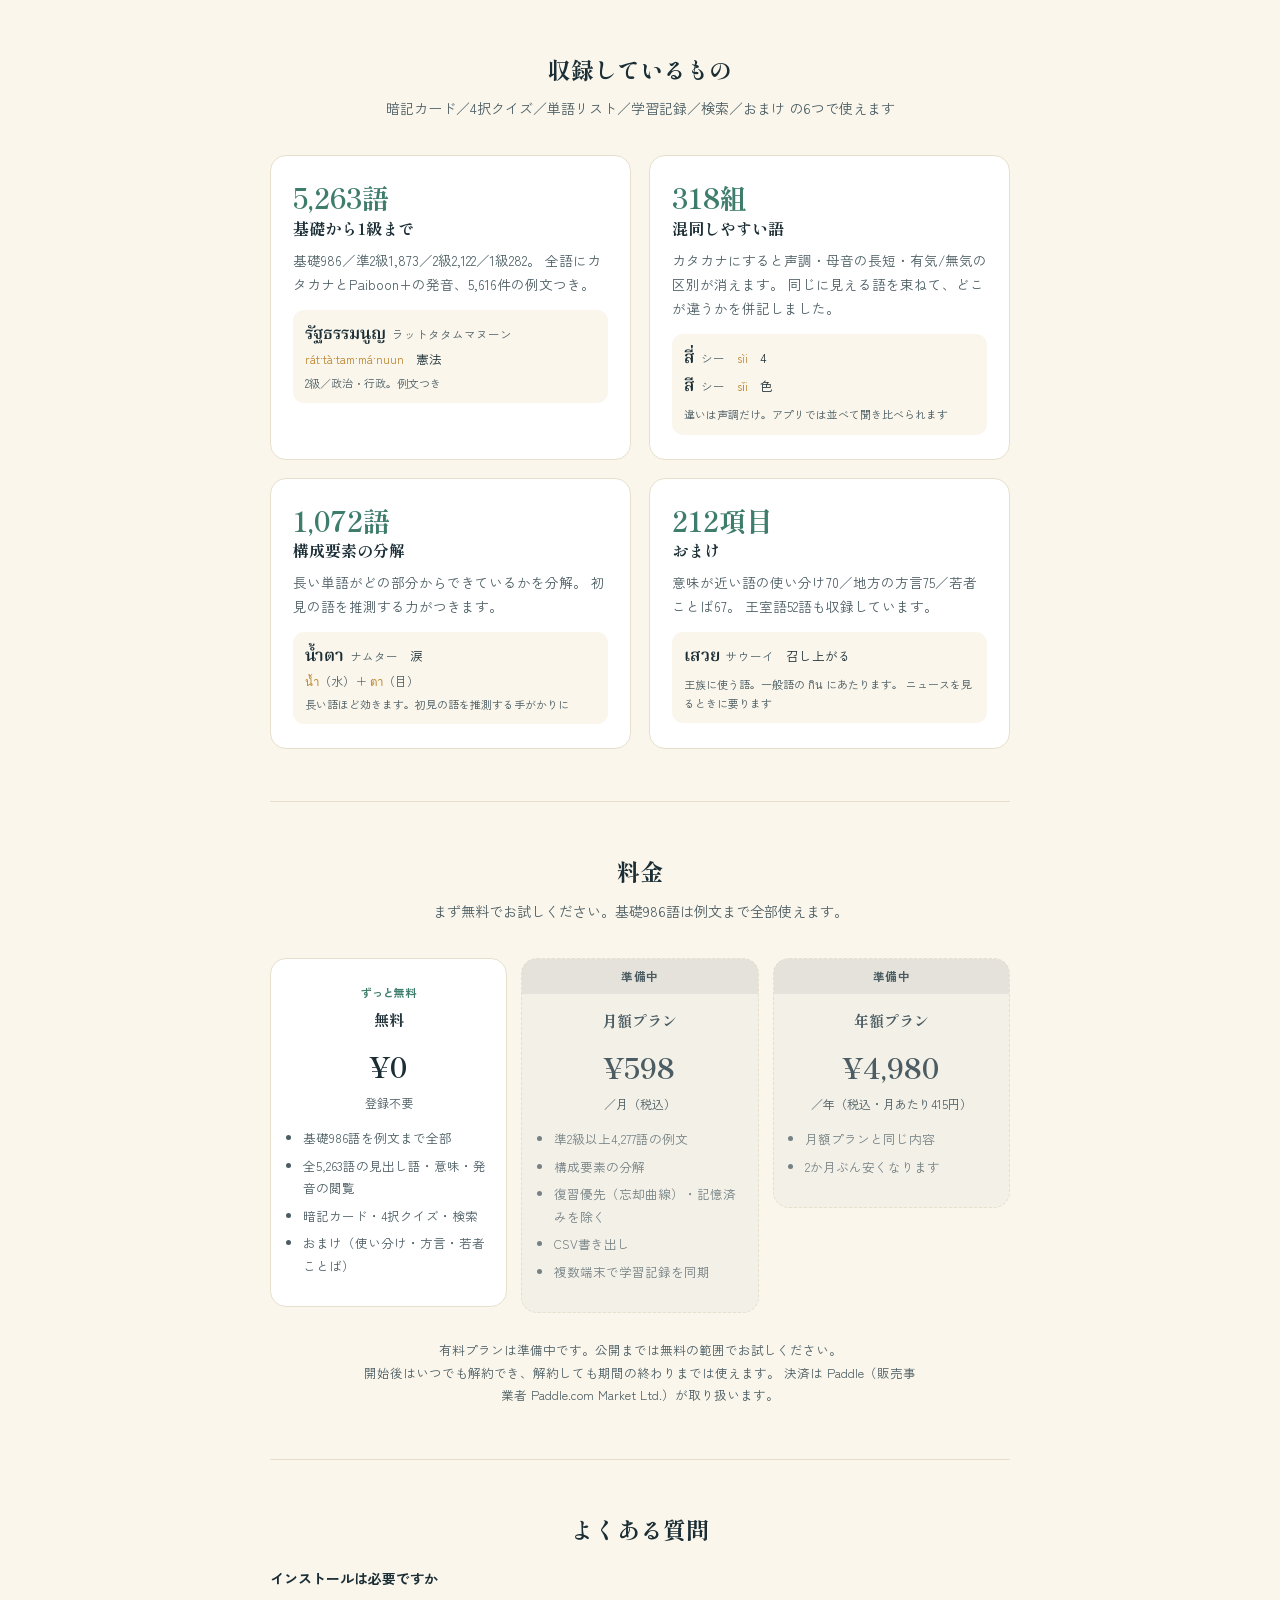
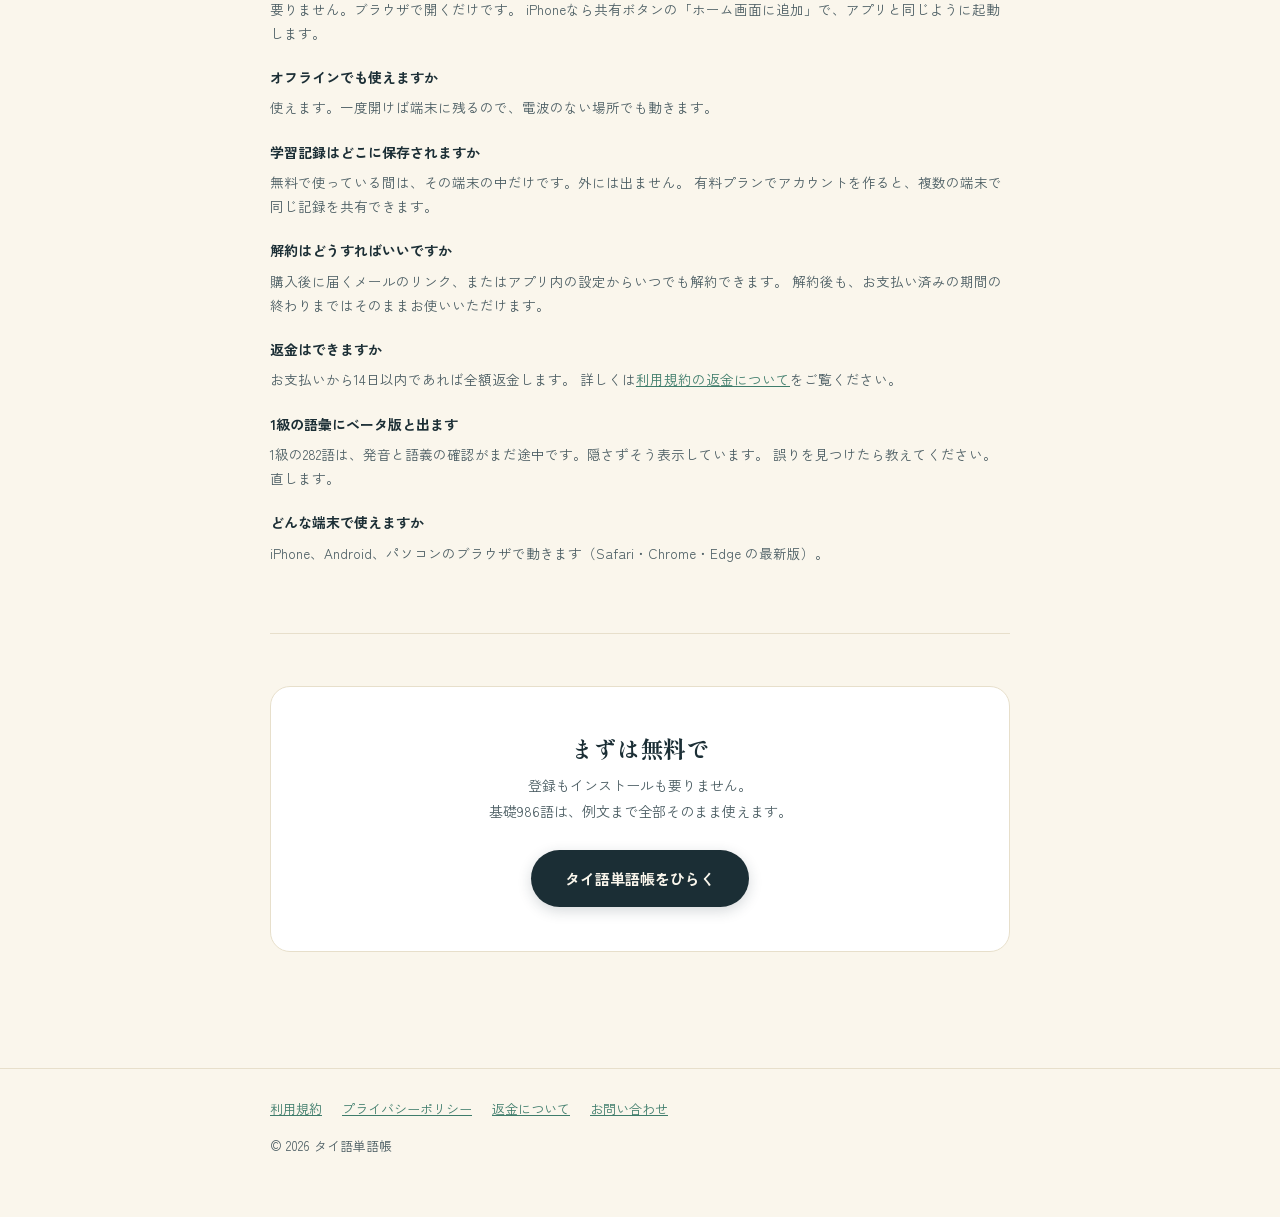
==== commit bafcf3c0: "Add files via upload" ====
--- a/index.html
+++ b/index.html
@@ -81,9 +81,13 @@
 .card h3{font-size:16px;margin:0 0 8px;}
 .card p{font-size:13.5px;color:var(--ink-soft);margin:0;}
 .card .num{font-size:27px;font-weight:700;color:var(--jade);font-family:'Shippori Mincho',serif;line-height:1.3;}
-.card .ex{margin-top:12px;padding-top:11px;border-top:1px dashed var(--line);
-  font-size:12px;color:var(--ink-soft);}
-.card .ex b{font-family:'Noto Serif Thai',serif;font-size:14px;color:var(--ink);font-weight:600;}
+.card .ex{margin-top:14px;padding:11px 12px;background:var(--bg);border-radius:11px;
+  font-size:12px;color:var(--ink-soft);line-height:1.65;}
+.card .ex .th{font-family:'Noto Serif Thai',serif;font-size:17px;color:var(--ink);font-weight:600;}
+.card .ex .rd{color:var(--ink-soft);font-size:11.5px;margin-left:6px;}
+.card .ex .pb{color:var(--gold-deep);font-size:11.5px;}
+.card .ex .mn{color:var(--ink);font-size:12.5px;}
+.card .ex .nt{display:block;margin-top:4px;font-size:11px;}
 
 .why{background:var(--panel);border:1px solid var(--line);border-radius:18px;padding:30px 28px;
   position:relative;overflow:hidden;}
@@ -95,14 +99,20 @@
 .plans{display:grid;grid-template-columns:1fr 1fr 1fr;gap:14px;align-items:start;}
 .plan{background:var(--panel);border:1px solid var(--line);border-radius:16px;padding:24px 18px;text-align:center;}
 .plan.pick{border:2px solid var(--jade);box-shadow:0 10px 28px rgba(62,124,107,.14);}
+/* まだ売っていないプランは全体を沈ませる。どこが準備中か一目で分かるように */
+.plan.soon-plan{position:relative;background:#F3F0E8;border-style:dashed;}
+.plan.soon-plan .yen,.plan.soon-plan h3{color:var(--ink-soft);}
+.plan.soon-plan ul{opacity:.75;}
+.plan.soon-plan .ribbon{display:block;margin:-24px -18px 16px;padding:7px;
+  background:rgba(27,46,53,.07);border-radius:14px 14px 0 0;
+  font-size:11.5px;font-weight:700;color:var(--ink-soft);letter-spacing:.04em;}
 .plan .tag{font-size:11px;color:var(--jade);font-weight:700;}
 .plan h3{font-size:15px;margin:6px 0 10px;}
 .plan .yen{font-size:28px;font-weight:700;font-family:'Shippori Mincho',serif;}
 .plan .per{font-size:12px;color:var(--ink-soft);}
 .plan ul{text-align:left;font-size:12.5px;padding-left:1.1em;margin:14px 0 0;color:var(--ink-soft);}
 .plan li{margin-bottom:5px;}
-.soon{display:inline-block;margin-top:14px;font-size:11.5px;color:var(--ink-soft);
-  border:1px dashed var(--line);border-radius:999px;padding:5px 12px;}
+.note-line{text-align:center;font-size:12.5px;color:var(--ink-soft);margin:26px auto 0;max-width:560px;}
 
 .faq dt{font-weight:700;font-size:14px;margin-top:20px;}
 .faq dd{margin:5px 0 0;font-size:13.5px;color:var(--ink-soft);}
@@ -127,8 +137,8 @@
 <div class="hero">
   <span class="eyebrow">タイ語検定 基礎〜1級</span>
   <h1>単語帳が、<em>準2級から先</em>にもある。</h1>
-  <p class="lead">市販の単語帳は3級まで。その先を、5,263語ぶん用意しました。
-    全語にカタカナとPaiboon+の発音、例文つき。</p>
+  <p class="lead">市販の単語帳は3級まで。その先も含めて5,263語を収めました。
+    うち<b>4,277語が準2級以上</b>です。全語にカタカナとPaiboon+の発音、例文つき。</p>
   <div class="cta">
     <a class="btn" href="./app.html">無料で試す</a>
     <a class="btn ghost" href="#plans">料金を見る</a>
@@ -184,56 +194,74 @@
 
     </div></div>
     <div class="demo-cap">
-      <h3>カタカナでは<br>区別できない語を束ねる</h3>
-      <p>声調・母音の長さ・息の出し方。日本語に写すと消えてしまう違いを、
-        318組にまとめて並べました。</p>
+      <h3>混同しやすい語を<br>まとめて並べる</h3>
+      <p>声調、母音の長さ、息の出し方。文字で見れば別の語でも、
+        耳で捉えると同じに聞こえてしまう。そういう組み合わせが318組あります。</p>
       <div class="dots"><i></i><i></i><i></i></div>
     </div>
   </div>
 </div>
 
 <section>
-  <h2>なぜ作ったか</h2>
+  <h2>この単語帳について</h2>
   <div class="why">
-    <p>タイ語検定の単語帳は、5級〜3級までなら市販されています。
-      ところが<b>準2級から先は、本にもアプリにも、ほとんど何もありません</b>。
-      そこから上は過去問を自分で崩して単語を拾うしかないのが現状です。</p>
-    <p>このアプリは、その空白を埋めるために作りました。
-      過去問と公式の出題要件から語彙を集め、発音は機械的な検証を通して誤りを洗い出しています。</p>
-  </div>
+    <p>タイ語検定の単語帳は、3級までなら本屋に並んでいます。その先がない。
+      準2級から上は、過去問を自分で崩して単語を拾うしかありませんでした。私がそうでした。</p>
+    <p>無いなら作るしかない。そう思って手をつけたのがこれです。
+      過去問と公式の出題範囲から語を集め、発音は辞書と音素変換器の両方に当てて、
+      食い違ったものは一つずつ確かめました。</p>
+    <p>まだ直すところは残っています。1級の282語は確認の途中で、
+      アプリの中にもその旨を出しています。
+      それでも、同じところで足踏みしている人には使えるはずだと思っています。</p>
+  </div>
+  <p class="note-line">辞書ではありません。試験に出る語だけを集めた単語帳です。
+    5,263語という数は辞書としては多くありませんが、
+    市販の単語帳が3級で止まるぶんを、そのまま引き受けた形になっています。</p>
 </section>
 
 <section>
-  <h2>できること</h2>
-  <p class="sub">暗記カード・4択クイズ・単語リスト・学習記録・検索・おまけ</p>
+  <h2>収録しているもの</h2>
+  <p class="sub">暗記カード／4択クイズ／単語リスト／学習記録／検索／おまけ の6つで使えます</p>
   <div class="feat">
     <div class="card">
       <div class="num">5,263語</div>
       <h3>基礎から1級まで</h3>
       <p>基礎986／準2級1,873／2級2,122／1級282。
         全語にカタカナとPaiboon+の発音、5,616件の例文つき。</p>
-      <div class="ex"><b>รัฐธรรมนูญ</b>　ラットタタムマヌーン　憲法</div>
+      <div class="ex">
+        <span class="th">รัฐธรรมนูญ</span><span class="rd">ラットタタムマヌーン</span><br>
+        <span class="pb">rát·tà·tam·má·nuun</span>　<span class="mn">憲法</span>
+        <span class="nt">2級／政治・行政。例文つき</span></div>
     </div>
     <div class="card">
       <div class="num">318組</div>
       <h3>混同しやすい語</h3>
       <p>カタカナにすると声調・母音の長短・有気/無気の区別が消えます。
         同じに見える語を束ねて、どこが違うかを併記しました。</p>
-      <div class="ex"><b>สี่</b> シー（4）　⇔　<b>สี</b> シー（色）</div>
+      <div class="ex">
+        <span class="th">สี่</span><span class="rd">シー</span>　<span class="pb">sìi</span>　<span class="mn">4</span><br>
+        <span class="th">สี</span><span class="rd">シー</span>　<span class="pb">sǐi</span>　<span class="mn">色</span>
+        <span class="nt">違いは声調だけ。アプリでは並べて聞き比べられます</span></div>
     </div>
     <div class="card">
       <div class="num">1,072語</div>
       <h3>構成要素の分解</h3>
       <p>長い単語がどの部分からできているかを分解。
         初見の語を推測する力がつきます。</p>
-      <div class="ex"><b>นักเดินทาง</b>　นัก（人）＋ เดินทาง（旅する）</div>
+      <div class="ex">
+        <span class="th">น้ำตา</span><span class="rd">ナムター</span>　<span class="mn">涙</span><br>
+        <span class="pb">น้ำ</span>（水）＋ <span class="pb">ตา</span>（目）
+        <span class="nt">長い語ほど効きます。初見の語を推測する手がかりに</span></div>
     </div>
     <div class="card">
       <div class="num">212項目</div>
       <h3>おまけ</h3>
       <p>意味が近い語の使い分け70／地方の方言75／若者ことば67。
         王室語52語も収録しています。</p>
-      <div class="ex"><b>เสวย</b>　サウーイ　召し上がる（王室語）</div>
+      <div class="ex">
+        <span class="th">เสวย</span><span class="rd">サウーイ</span>　<span class="mn">召し上がる</span><br>
+        <span class="nt">王族に使う語。一般語の กิน にあたります。
+          ニュースを見るときに要ります</span></div>
     </div>
   </div>
 </section>
@@ -254,8 +282,8 @@
         <li>おまけ（使い分け・方言・若者ことば）</li>
       </ul>
     </div>
-    <div class="plan pick">
-      <div class="tag">いちばん人気の予定</div>
+    <div class="plan soon-plan">
+      <span class="ribbon">準備中</span>
       <h3>月額プラン</h3>
       <div class="yen">¥598</div>
       <div class="per">／月（税込）</div>
@@ -266,54 +294,51 @@
         <li>CSV書き出し</li>
         <li>複数端末で学習記録を同期</li>
       </ul>
-      <span class="soon">準備中</span>
-    </div>
-    <div class="plan">
-      <div class="tag">2か月ぶんお得</div>
+    </div>
+    <div class="plan soon-plan">
+      <span class="ribbon">準備中</span>
       <h3>年額プラン</h3>
       <div class="yen">¥4,980</div>
-      <div class="per">／年（税込）</div>
+      <div class="per">／年（税込・月あたり415円）</div>
       <ul>
         <li>月額プランと同じ内容</li>
-        <li>月あたり415円</li>
+        <li>2か月ぶん安くなります</li>
       </ul>
-      <span class="soon">準備中</span>
-    </div>
-  </div>
-  <p class="sub" style="margin:26px 0 0">
-    いつでも解約できます。解約後も期間の終わりまでお使いいただけます。<br>
-    決済は <b>Paddle</b> が取り扱います（販売事業者は Paddle.com Market Ltd.）。
-  </p>
+    </div>
+  </div>
+  <p class="note-line">有料プランは準備中です。公開までは無料の範囲でお試しください。<br>
+    開始後はいつでも解約でき、解約しても期間の終わりまでは使えます。
+    決済は Paddle（販売事業者 Paddle.com Market Ltd.）が取り扱います。</p>
 </section>
 
 <section>
   <h2>よくある質問</h2>
   <dl class="faq">
-    <dt>アプリのインストールは必要ですか？</dt>
-    <dd>不要です。ブラウザで開くだけで使えます。
-      iPhoneなら共有ボタンから「ホーム画面に追加」すると、アプリと同じように起動できます。</dd>
-
-    <dt>オフラインでも使えますか？</dt>
-    <dd>使えます。一度開けば本体が端末に保存され、通信がなくても学習できます。</dd>
-
-    <dt>学習記録はどこに保存されますか？</dt>
-    <dd>無料でお使いの場合はお使いの端末の中だけです。
-      有料プランでアカウントを作ると、複数の端末で同じ記録を使えるようになります。</dd>
-
-    <dt>解約はどうすればいいですか？</dt>
+    <dt>インストールは必要ですか</dt>
+    <dd>要りません。ブラウザで開くだけです。
+      iPhoneなら共有ボタンの「ホーム画面に追加」で、アプリと同じように起動します。</dd>
+
+    <dt>オフラインでも使えますか</dt>
+    <dd>使えます。一度開けば端末に残るので、電波のない場所でも動きます。</dd>
+
+    <dt>学習記録はどこに保存されますか</dt>
+    <dd>無料で使っている間は、その端末の中だけです。外には出ません。
+      有料プランでアカウントを作ると、複数の端末で同じ記録を共有できます。</dd>
+
+    <dt>解約はどうすればいいですか</dt>
     <dd>購入後に届くメールのリンク、またはアプリ内の設定からいつでも解約できます。
       解約後も、お支払い済みの期間の終わりまではそのままお使いいただけます。</dd>
 
-    <dt>返金はできますか？</dt>
+    <dt>返金はできますか</dt>
     <dd>お支払いから14日以内であれば全額返金します。
       詳しくは<a href="./terms.html#refund">利用規約の返金について</a>をご覧ください。</dd>
 
-    <dt>1級の語彙がベータ版と表示されます</dt>
-    <dd>1級の282語は、発音と語義の人による確認が進行中のためベータ表記にしています。
-      誤りを見つけたらご連絡いただけると助かります。</dd>
-
-    <dt>どんな端末で使えますか？</dt>
-    <dd>iPhone・Android・パソコンのブラウザで動きます（Safari・Chrome・Edge の最新版）。</dd>
+    <dt>1級の語彙にベータ版と出ます</dt>
+    <dd>1級の282語は、発音と語義の確認がまだ途中です。隠さずそう表示しています。
+      誤りを見つけたら教えてください。直します。</dd>
+
+    <dt>どんな端末で使えますか</dt>
+    <dd>iPhone、Android、パソコンのブラウザで動きます（Safari・Chrome・Edge の最新版）。</dd>
   </dl>
 </section>
 
@@ -321,7 +346,7 @@
   <div class="final">
     <h2 style="margin-bottom:8px">まずは無料で</h2>
     <p class="sub" style="margin-bottom:26px">登録もインストールも要りません。<br>
-      基礎986語は、例文まで全部お使いいただけます。</p>
+      基礎986語は、例文まで全部そのまま使えます。</p>
     <a class="btn" href="./app.html">タイ語単語帳をひらく</a>
   </div>
 </section>
